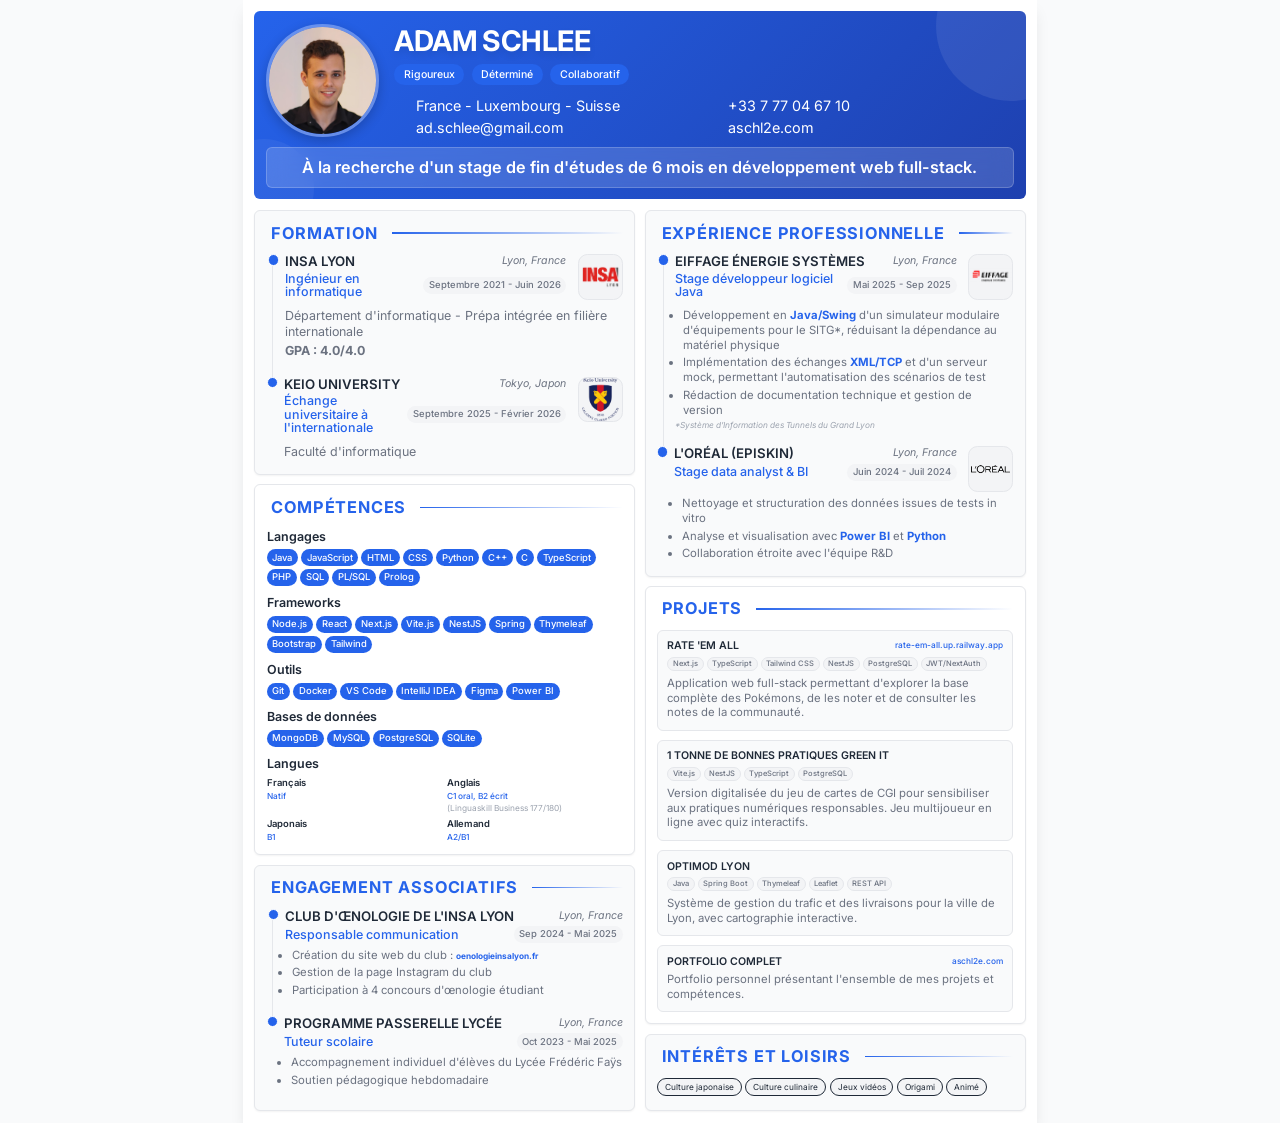
==== cv.html @ 985bcd6d "V1.8" ====
<!DOCTYPE html>
<html lang="fr">
    <head>
        <meta charset="UTF-8">
        <meta name="viewport" content="width=device-width, initial-scale=1.0">
        <title>CV - Adam Schlee</title>
        <link rel="stylesheet" href="css/cv.css">
        <link
            href="https://fonts.googleapis.com/css2?family=Inter:wght@300;400;500;600;700&display=swap"
            rel="stylesheet">
        <link rel="stylesheet"
            href="https://unicons.iconscout.com/release/v4.0.8/css/line.css">
    </head>
    <body>
        <div class="cv-container">
            <!-- Header Section -->
            <header class="cv-header">
                <div class="profile-section">
                    <div class="profile-image">
                        <img src="assets/cv/me.jpg"
                            alt="Photo de profil Adam Schlee">
                    </div>
                    <div class="profile-info">
                        <h1 class="name">ADAM SCHLEE</h1>
                        <div class="personality-traits">
                            <span class="trait">Rigoureux</span>
                            <span class="trait">Déterminé</span>
                            <span class="trait">Collaboratif</span>
                        </div>
                        <div class="contact-info">
                            <div class="contact-item">
                                <i class="uil uil-map-marker"></i>
                                <span>France - Luxembourg - Suisse</span>
                            </div>
                            <div class="contact-item">
                                <i class="uil uil-phone"></i>
                                <span>+33 7 77 04 67 10</span>
                            </div>
                            <div class="contact-item">
                                <i class="uil uil-envelope"></i>
                                <span>ad.schlee@gmail.com</span>
                            </div>
                            <div class="contact-item">
                                <i class="uil uil-globe"></i>
                                <a href="https://aschl2e.com" target="_blank"
                                    class="website-link">aschl2e.com</a>
                            </div>
                        </div>
                    </div>
                </div>
                <div class="objective">
                    <h2>À la recherche d'un stage de fin d'études de 6 mois en
                        développement web full-stack.</h2>
                </div>
            </header>

            <!-- Main Content -->
            <main class="cv-main">
                <!-- Left Column -->
                <div class="cv-left">
                    <!-- Formation Section -->
                    <section class="cv-section">
                        <h3 class="section-title">
                            <i class="uil uil-graduation-cap"></i>
                            FORMATION
                        </h3>
                        <div class="timeline">
                            <div class="timeline-item">
                                <div class="timeline-header-container">
                                    <div class="timeline-content-header">
                                        <div class="timeline-header">
                                            <h4>INSA LYON</h4>
                                            <span class="location">Lyon,
                                                France</span>
                                        </div>
                                        <div class="timeline-meta">
                                            <span class="degree">Ingénieur en
                                                informatique</span>
                                            <span class="period">Septembre 2021
                                                - Juin 2026</span>
                                        </div>
                                    </div>
                                    <div class="timeline-logo">
                                        <img src="assets/cv/insa-lyon-logo.png"
                                            alt="Logo INSA Lyon">
                                    </div>
                                </div>
                                <div class="timeline-details">
                                    <p>Département d'informatique - Prépa
                                        intégrée en filière internationale</p>
                                    <p><strong>GPA : 4.0/4.0</strong></p>
                                </div>
                            </div>
                            <div class="timeline-item">
                                <div class="timeline-header-container">
                                    <div class="timeline-content-header">
                                        <div class="timeline-header">
                                            <h4>KEIO UNIVERSITY</h4>
                                            <span class="location">Tokyo,
                                                Japon</span>
                                        </div>
                                        <div class="timeline-meta">
                                            <span class="degree">Échange
                                                universitaire à
                                                l'internationale</span>
                                            <span class="period">Septembre 2025
                                                - Février 2026</span>
                                        </div>
                                    </div>
                                    <div class="timeline-logo">
                                        <img src="assets/cv/keio-logo.png"
                                            alt="Logo Keio University">
                                    </div>
                                </div>
                                <div class="timeline-details">
                                    <p>Faculté d'informatique</p>
                                </div>
                            </div>
                        </div>
                    </section>

                    <!-- Compétences Section -->
                    <section class="cv-section">
                        <h3 class="section-title">
                            <i class="uil uil-code-branch"></i>
                            COMPÉTENCES
                        </h3>
                        <div class="skills-grid">
                            <div class="skill-category">
                                <h4>Langages</h4>
                                <div class="skill-tags">
                                    <span class="skill-tag">Java</span>
                                    <span class="skill-tag">JavaScript</span>
                                    <span class="skill-tag">HTML</span>
                                    <span class="skill-tag">CSS</span>
                                    <span class="skill-tag">Python</span>
                                    <span class="skill-tag">C++</span>
                                    <span class="skill-tag">C</span>
                                    <span class="skill-tag">TypeScript</span>
                                    <span class="skill-tag">PHP</span>
                                    <span class="skill-tag">SQL</span>
                                    <span class="skill-tag">PL/SQL</span>
                                    <span class="skill-tag">Prolog</span>

                                </div>
                            </div>
                            <div class="skill-category">
                                <h4>Frameworks</h4>
                                <div class="skill-tags">
                                    <span class="skill-tag">Node.js</span>
                                    <span class="skill-tag">React</span>
                                    <span class="skill-tag">Next.js</span>
                                    <span class="skill-tag">Vite.js</span>
                                    <span class="skill-tag">NestJS</span>
                                    <span class="skill-tag">Spring</span>
                                    <span class="skill-tag">Thymeleaf</span>
                                    <span class="skill-tag">Bootstrap</span>
                                    <span class="skill-tag">Tailwind</span>
                                </div>
                            </div>
                            <div class="skill-category">
                                <h4>Outils</h4>
                                <div class="skill-tags">
                                    <span class="skill-tag">Git</span>
                                    <span class="skill-tag">Docker</span>
                                    <span class="skill-tag">VS Code</span>
                                    <span class="skill-tag">IntelliJ IDEA</span>
                                    <span class="skill-tag">Figma</span>
                                    <span class="skill-tag">Power BI</span>
                                </div>
                            </div>
                            <div class="skill-category">
                                <h4>Bases de données</h4>
                                <div class="skill-tags">
                                    <span class="skill-tag">MongoDB</span>
                                    <span class="skill-tag">MySQL</span>
                                    <span class="skill-tag">PostgreSQL</span>
                                    <span class="skill-tag">SQLite</span>
                                </div>
                            </div>
                            <div class="skill-category">
                                <h4>Langues</h4>
                                <div class="language-skills">
                                    <div class="language-item">
                                        <span class="language">Français</span>
                                        <span class="level">Natif</span>
                                    </div>
                                    <div class="language-item">
                                        <span class="language">Anglais</span>
                                        <span class="level">C1 oral, B2
                                            écrit</span>
                                        <small>(Linguaskill Business
                                            177/180)</small>
                                    </div>
                                    <div class="language-item">
                                        <span class="language">Japonais</span>
                                        <span class="level">B1</span>
                                    </div>
                                    <div class="language-item">
                                        <span class="language">Allemand</span>
                                        <span class="level">A2/B1</span>
                                    </div>
                                </div>
                            </div>
                        </div>
                    </section>

                    <!-- Engagement Associatifs Section -->
                    <section class="cv-section">
                        <h3 class="section-title">
                            <i class="uil uil-heart"></i>
                            ENGAGEMENT ASSOCIATIFS
                        </h3>
                        <div class="timeline">
                            <div class="timeline-item">
                                <div class="timeline-header">
                                    <h4>CLUB D'ŒNOLOGIE DE L'INSA LYON</h4>
                                    <span class="location">Lyon, France</span>
                                </div>
                                <div class="timeline-meta">
                                    <span class="degree">Responsable
                                        communication</span>
                                    <span class="period">Sep 2024 - Mai
                                        2025</span>
                                </div>
                                <ul class="achievement-list">
                                    <li>Création du site web du club : <a
                                            href="https://oenologieinsalyon.fr"
                                            target="_blank"
                                            class="project-link"><strong>oenologieinsalyon.fr</strong></a></li>
                                    <li>Gestion de la page Instagram du
                                        club</li>
                                    <li>Participation à 4 concours d'œnologie
                                        étudiant</li>
                                </ul>
                            </div>
                            <div class="timeline-item">
                                <div class="timeline-header">
                                    <h4>PROGRAMME PASSERELLE LYCÉE</h4>
                                    <span class="location">Lyon, France</span>
                                </div>
                                <div class="timeline-meta">
                                    <span class="degree">Tuteur scolaire</span>
                                    <span class="period">Oct 2023 - Mai
                                        2025</span>
                                </div>
                                <ul class="achievement-list">
                                    <li>Accompagnement individuel d'élèves du
                                        Lycée Frédéric Faÿs</li>
                                    <li>Soutien pédagogique hebdomadaire</li>
                                </ul>
                            </div>
                        </div>
                    </section>
                </div>

                <!-- Right Column -->
                <div class="cv-right">
                    <!-- Expérience Professionnelle Section -->
                    <section class="cv-section">
                        <h3 class="section-title">
                            <i class="uil uil-briefcase-alt"></i>
                            EXPÉRIENCE PROFESSIONNELLE
                        </h3>
                        <div class="timeline">
                            <div class="timeline-item">
                                <div class="timeline-header-container">
                                    <div class="timeline-content-header">
                                        <div class="timeline-header">
                                            <h4>EIFFAGE ÉNERGIE SYSTÈMES</h4>
                                            <span class="location">Lyon,
                                                France</span>
                                        </div>
                                        <div class="timeline-meta">
                                            <span class="degree">Stage
                                                développeur logiciel Java</span>
                                            <span class="period">Mai 2025 - Sep
                                                2025</span>
                                        </div>
                                    </div>
                                    <div class="timeline-logo">
                                        <img src="assets/cv/eiffage-logo.png"
                                            alt="Logo Eiffage">
                                    </div>
                                </div>
                                <ul class="achievement-list">
                                    <li>Développement en
                                        <strong>Java/Swing</strong> d'un
                                        simulateur modulaire d'équipements pour
                                        le SITG*, réduisant la dépendance au
                                        matériel physique</li>
                                    <li>Implémentation des échanges
                                        <strong>XML/TCP</strong> et d'un serveur
                                        mock, permettant l'automatisation des
                                        scénarios de test</li>
                                    <li>Rédaction de documentation technique et
                                        gestion de version</li>
                                </ul>
                                <p class="note">*Système d'Information des
                                    Tunnels du Grand Lyon</p>
                            </div>
                            <div class="timeline-item">
                                <div class="timeline-header-container">
                                    <div class="timeline-content-header">
                                        <div class="timeline-header">
                                            <h4>L'ORÉAL (EPISKIN)</h4>
                                            <span class="location">Lyon,
                                                France</span>
                                        </div>
                                        <div class="timeline-meta">
                                            <span class="degree">Stage data analyst & BI</span>
                                            <span class="period">Juin 2024 -
                                                Juil 2024</span>
                                        </div>
                                    </div>
                                    <div class="timeline-logo">
                                        <img src="assets/cv/loreal-logo.png"
                                            alt="Logo L'Oréal">
                                    </div>
                                </div>
                                <ul class="achievement-list">
                                    <li>Nettoyage et structuration des données
                                        issues de tests in vitro</li>
                                    <li>Analyse et visualisation avec
                                        <strong>Power BI</strong> et
                                        <strong>Python</strong></li>
                                    <li>Collaboration étroite avec l'équipe
                                        R&D</li>
                                </ul>
                            </div>
                        </div>
                    </section>

                    <!-- Projets Section -->
                    <section class="cv-section">
                        <h3 class="section-title">
                            <i class="uil uil-apps"></i>
                            PROJETS
                        </h3>
                        <div class="projects-grid">
                            <div class="project-item">
                                <div class="project-header">
                                    <h4>RATE 'EM ALL</h4>
                                    <a href="https://rate-em-all.up.railway.app"
                                        class="project-link">rate-em-all.up.railway.app</a>
                                </div>
                                <div class="tech-stack">
                                    <span class="tech-tag">Next.js</span>
                                    <span class="tech-tag">TypeScript</span>
                                    <span class="tech-tag">Tailwind CSS</span>
                                    <span class="tech-tag">NestJS</span>
                                    <span class="tech-tag">PostgreSQL</span>
                                    <span class="tech-tag">JWT/NextAuth</span>
                                </div>
                                <p class="project-description">
                                    Application web full-stack permettant
                                    d'explorer la base complète des Pokémons, de
                                    les noter et de consulter les notes de la
                                    communauté.
                                </p>
                            </div>

                            <div class="project-item">
                                <div class="project-header">
                                    <h4>1 TONNE DE BONNES PRATIQUES GREEN
                                        IT</h4>
                                </div>
                                <div class="tech-stack">
                                    <span class="tech-tag">Vite.js</span>
                                    <span class="tech-tag">NestJS</span>
                                    <span class="tech-tag">TypeScript</span>
                                    <span class="tech-tag">PostgreSQL</span>
                                </div>
                                <p class="project-description">
                                    Version digitalisée du jeu de cartes de CGI
                                    pour sensibiliser aux pratiques numériques
                                    responsables. Jeu multijoueur en ligne avec
                                    quiz interactifs.
                                </p>
                            </div>

                            <div class="project-item">
                                <div class="project-header">
                                    <h4>OPTIMOD LYON</h4>
                                </div>
                                <div class="tech-stack">
                                    <span class="tech-tag">Java</span>
                                    <span class="tech-tag">Spring Boot</span>
                                    <span class="tech-tag">Thymeleaf</span>
                                    <span class="tech-tag">Leaflet</span>
                                    <span class="tech-tag">REST API</span>
                                </div>
                                <p class="project-description">
                                    Système de gestion du trafic et des
                                    livraisons pour la ville de Lyon, avec
                                    cartographie interactive.
                                </p>
                            </div>

                            <div class="project-item">
                                <div class="project-header">
                                    <h4>PORTFOLIO COMPLET</h4>
                                    <a href="https://aschl2e.com"
                                        class="project-link">aschl2e.com</a>
                                </div>
                                <p class="project-description">
                                    Portfolio personnel présentant l'ensemble de
                                    mes projets et compétences.
                                </p>
                            </div>
                        </div>
                    </section>

                    <!-- Intérêts et Loisirs Section -->
                    <section class="cv-section">
                        <h3 class="section-title">
                            <i class="uil uil-star"></i>
                            INTÉRÊTS ET LOISIRS
                        </h3>
                        <div class="interests-tags">
                            <span class="interest-tag">Culture japonaise</span>
                            <span class="interest-tag">Culture culinaire</span>
                            <span class="interest-tag">Jeux vidéos</span>
                            <span class="interest-tag">Origami</span>
                            <span class="interest-tag">Animé</span>
                        </div>
                    </section>

                </div>
            </main>
        </div>
    </body>
</html>
---- css/cv.css ----
/* CV Moderne - Adam Schlee - Format A4 Strict */
@import url('https://fonts.googleapis.com/css2?family=Inter:wght@300;400;500;600;700&display=swap');

/* Reset et variables */
* {
    margin: 0;
    padding: 0;
    box-sizing: border-box;
}

:root {
    --primary-color: #2563eb;
    --secondary-color: #1e40af;
    --accent-color: #3b82f6;
    --text-primary: #1f2937;
    --text-secondary: #6b7280;
    --text-light: #9ca3af;
    --bg-white: #ffffff;
    --bg-gray-50: #f9fafb;
    --bg-gray-100: #f3f4f6;
    --border-color: #e5e7eb;
    --shadow-sm: 0 1px 2px 0 rgba(0, 0, 0, 0.05);
    --shadow-md: 0 4px 6px -1px rgba(0, 0, 0, 0.1);
    --shadow-lg: 0 10px 15px -3px rgba(0, 0, 0, 0.1);
    --border-radius: 6px;
    --transition: all 0.2s ease-in-out;

    /* Variables A4 strictes - Marges minimales */
    --a4-width: 210mm;
    --a4-height: 297mm;
    --a4-margin: 3mm;
    --content-width: calc(var(--a4-width) - 2 * var(--a4-margin));
    --content-height: calc(var(--a4-height) - 2 * var(--a4-margin));
}

body {
    font-family: 'Inter', -apple-system, BlinkMacSystemFont, 'Segoe UI', Roboto, sans-serif;
    line-height: 1.3;
    color: var(--text-primary);
    background: var(--bg-gray-50);
    font-size: 5mm;
    margin: 0;
    padding: 0;
}

/* Container principal - Format A4 strict */
.cv-container {
    min-width: var(--a4-width);
    min-height: var(--a4-height);
    max-width: var(--a4-width);
    margin: 0 auto;
    background: var(--bg-white);
    box-shadow: var(--shadow-lg);
    position: relative;
    overflow: visible;
    padding: var(--a4-margin);
    display: flex;
    flex-direction: column;
}

/* Header - Optimisé pour A4 */
.cv-header {
    background: linear-gradient(135deg, var(--primary-color) 0%, var(--secondary-color) 100%);
    color: white;
    padding: 3mm;
    position: relative;
    overflow: hidden;
    border-radius: var(--border-radius);
    margin-bottom: 3mm;
    flex-shrink: 0;
}

.cv-header::before {
    content: '';
    position: absolute;
    top: 0;
    right: 0;
    width: 150px;
    height: 150px;
    background: rgba(255, 255, 255, 0.08);
    border-radius: 50%;
    transform: translate(40%, -40%);
}

.cv-header::after {
    content: '';
    position: absolute;
    bottom: 0;
    left: 0;
    width: 100px;
    height: 100px;
    background: rgba(255, 255, 255, 0.05);
    border-radius: 50%;
    transform: translate(-40%, 40%);
}

.profile-section {
    display: flex;
    align-items: center;
    gap: 4mm;
    margin-bottom: 2.5mm;
    position: relative;
    z-index: 1;
}

.profile-image {
    width: 30mm;
    height: 30mm;
    border-radius: 50%;
    overflow: hidden;
    border: 1mm solid rgba(255, 255, 255, 0.3);
    box-shadow: 0 1mm 3mm rgba(0, 0, 0, 0.2);
    flex-shrink: 0;
}

.profile-image img {
    width: 100%;
    height: 100%;
    object-fit: cover;
}

.profile-info {
    flex: 1;
}

.name {
    font-size: 7.5mm;
    font-weight: 700;
    margin-bottom: 1.2mm;
    letter-spacing: -0.02em;
    text-shadow: 0 1mm 2mm rgba(0, 0, 0, 0.1);
}

.personality-traits {
    display: flex;
    gap: 2mm;
    margin-bottom: 3mm;
    flex-wrap: wrap;
}

.trait {
    background: var(--primary-color);
    color: white;
    padding: 1mm 2.5mm;
    border-radius: 8mm;
    font-size: 2.8mm;
    font-weight: 500;
    white-space: nowrap;
}

.contact-info {
    display: grid;
    grid-template-columns: repeat(2, 1fr);
    gap: 1mm;
    font-size: 3.8mm;
}

.contact-item {
    display: flex;
    align-items: center;
    gap: 1.2mm;
}

.contact-item i {
    font-size: 4mm;
    opacity: 0.9;
    width: 4.5mm;
    flex-shrink: 0;
}

.website-link {
    color: inherit;
    text-decoration: none;
}

.website-link:hover {
    text-decoration: underline;
}

.objective {
    position: relative;
    z-index: 1;
}

.objective h2 {
    font-size: 4.3mm;
    font-weight: 600;
    text-align: center;
    padding: 2.5mm 4mm;
    background: rgba(255, 255, 255, 0.15);
    border-radius: var(--border-radius);
    backdrop-filter: blur(10px);
    border: 1px solid rgba(255, 255, 255, 0.2);
    line-height: 1.2;
}

/* Main Content - Optimisé A4 */
.cv-main {
    display: grid;
    grid-template-columns: 1fr 1fr;
    gap: 2.5mm;
    flex: 1;
    min-height: 0;
    height: 100%;
}

.cv-left {
    display: flex;
    flex-direction: column;
    gap: 2.5mm;
    height: 100%;
}

.cv-right {
    display: flex;
    flex-direction: column;
    gap: 2.5mm;
    height: 100%;
}

/* Sections - Fonds distincts */
.cv-section {
    background: var(--bg-white);
    border-radius: var(--border-radius);
    border: 1px solid var(--border-color);
    padding: 3mm;
    box-shadow: var(--shadow-sm);
}

.cv-section:nth-child(odd) {
    background: var(--bg-gray-50);
}

/* Dernière section de chaque colonne prend l'espace restant */
.cv-left .cv-section:last-child,
.cv-right .cv-section:last-child {
    flex: 1;
    display: flex;
    flex-direction: column;
}

.cv-left .cv-section:last-child .interests-tags,
.cv-right .cv-section:last-child .projects-grid {
    flex: 1;
    align-content: flex-start;
}

.section-title {
    display: flex;
    align-items: center;
    gap: 1.2mm;
    font-size: 4.3mm;
    font-weight: 700;
    color: var(--primary-color);
    margin-bottom: 2.8mm;
    text-transform: uppercase;
    letter-spacing: 0.05em;
    position: relative;
}

.section-title::after {
    content: '';
    flex: 1;
    height: 0.4mm;
    background: linear-gradient(to right, var(--primary-color), transparent);
    margin-left: 2.5mm;
}

.section-title i {
    font-size: 4.5mm;
}

/* Timeline - Ultra compacte */
.timeline {
    position: relative;
}

.timeline-item {
    position: relative;
    margin-left: 1.5mm;
    padding-left: 3mm;
}

.timeline-item:not(:last-child) {
    border-left: 0.4mm solid var(--border-color);
    padding-bottom: 4mm;
}

.timeline-item::before {
    content: '';
    position: absolute;
    left: -1.5mm;
    top: 0;
    width: 2.5mm;
    height: 2.5mm;
    border-radius: 50%;
    background: var(--primary-color);
    border: 0.4mm solid var(--bg-white);
}

.timeline-header-container {
    display: flex;
    justify-content: space-between;
    align-items: flex-start;
    gap: 3mm;
    margin-bottom: 1.2mm;
}

.timeline-content-header {
    flex: 1;
    min-width: 0;
}

.timeline-logo {
    width: 12mm;
    height: 12mm;
    border-radius: 2.5mm;
    overflow: hidden;
    flex-shrink: 0;
    background: var(--bg-gray-100);
    border: 0.4mm solid var(--border-color);
    display: flex;
    align-items: center;
    justify-content: center;
}

.timeline-logo img {
    width: 100%;
    height: 100%;
    object-fit: contain;
}

.timeline-header {
    display: flex;
    justify-content: space-between;
    align-items: start;
    margin-bottom: 0.8mm;
    gap: 1.5mm;
}

.timeline-header h4 {
    font-size: 3.5mm;
    font-weight: 600;
    color: var(--text-primary);
    line-height: 1.1;
    margin: 0;
}

.location {
    font-size: 2.8mm;
    color: var(--text-secondary);
    font-style: italic;
}

.timeline-meta {
    display: flex;
    justify-content: space-between;
    align-items: center;
    margin-bottom: 1.2mm;
    gap: 1.5mm;
}

.degree {
    font-weight: 500;
    color: var(--primary-color);
    flex: 1;
    font-size: 3.3mm;
    line-height: 1.1;
}

.period {
    font-size: 2.5mm;
    color: var(--text-secondary);
    background: var(--bg-gray-100);
    padding: 0.6mm 1.5mm;
    border-radius: 4mm;
    font-weight: 500;
    white-space: nowrap;
}

.timeline-details {
    color: var(--text-secondary);
    font-size: 3.3mm;
    line-height: 1.3;
}

.timeline-details p {
    margin-bottom: 0.6mm;
}

/* Achievement List - Ultra compacte */
.achievement-list {
    margin-top: 0.8mm;
    margin-left: 2mm;
}

.achievement-list li {
    margin-bottom: 0.8mm;
    color: var(--text-secondary);
    font-size: 3mm;
    line-height: 1.3;
}

.achievement-list li strong {
    color: var(--primary-color);
}

.note {
    font-size: 2.2mm;
    color: var(--text-light);
    font-style: italic;
    margin-top: 0.8mm;
}

/* Skills - Ultra optimisées */
.skills-grid {
    display: flex;
    flex-direction: column;
    gap: 2.5mm;
}

.skill-category h4 {
    font-size: 3.3mm;
    font-weight: 600;
    color: var(--text-primary);
    margin-bottom: 1.2mm;
}

.skill-tags {
    display: flex;
    flex-wrap: wrap;
    gap: 0.8mm;
}

.skill-tag {
    background: var(--primary-color);
    color: white;
    padding: 0.6mm 1.5mm;
    border-radius: 3mm;
    font-size: 2.5mm;
    font-weight: 500;
}

.tech-tag {
    background: var(--bg-gray-100);
    color: var(--text-secondary);
    padding: 0.4mm 1.2mm;
    border-radius: 2.5mm;
    font-size: 2mm;
    font-weight: 500;
    border: 0.4mm solid var(--border-color);
}

.language-skills {
    display: grid;
    grid-template-columns: 1fr 1fr;
    gap: 1.2mm;
}

.language-item {
    display: flex;
    flex-direction: column;
    gap: 0.4mm;
}

.language {
    font-weight: 600;
    color: var(--text-primary);
    font-size: 2.5mm;
}

.level {
    font-size: 2.2mm;
    color: var(--primary-color);
    font-weight: 500;
}

.language-item small {
    font-size: 2.2mm;
    color: var(--text-light);
}

/* Centres d'intérêt - Similaires aux compétences */
.interests-grid {
    display: flex;
    flex-direction: column;
    gap: 2.5mm;
}

.interest-category h4 {
    font-size: 2.8mm;
    font-weight: 600;
    color: var(--text-primary);
    margin-bottom: 1.2mm;
}

.interest-tags {
    display: flex;
    flex-wrap: wrap;
    gap: 0.8mm;
}

.interest-tag {
    background: var(--accent-color);
    color: white;
    padding: 0.6mm 1.5mm;
    border-radius: 3mm;
    font-size: 2.2mm;
    font-weight: 500;
}

/* Projects - Ultra compacts */
.projects-grid {
    display: flex;
    flex-direction: column;
    gap: 2.5mm;
}

.project-item {
    background: var(--bg-gray-50);
    padding: 2.5mm;
    border-radius: var(--border-radius);
    border: 0.4mm solid var(--border-color);
    transition: var(--transition);
    position: relative;
}

.project-item:hover {
    box-shadow: var(--shadow-md);
    transform: translateY(-0.4mm);
}

.project-header {
    display: flex;
    justify-content: space-between;
    align-items: start;
    margin-bottom: 1.2mm;
    gap: 2mm;
}

.project-header h4 {
    font-size: 2.8mm;
    font-weight: 600;
    color: var(--text-primary);
    flex: 1;
    line-height: 1.1;
}

.project-link {
    color: var(--primary-color);
    text-decoration: none;
    font-size: 2.2mm;
    font-weight: 500;
    white-space: nowrap;
}

.project-link:hover {
    text-decoration: underline;
}

.tech-stack {
    display: flex;
    flex-wrap: wrap;
    gap: 0.8mm;
    margin-bottom: 1.2mm;
}

.project-description {
    color: var(--text-secondary);
    font-size: 3mm;
    line-height: 1.3;
}

/* Intérêts et Loisirs - Tags discrets */
.interests-tags {
    display: flex;
    flex-wrap: wrap;
    gap: 1mm;
}

.interest-tag {
    background: var(--bg-gray-100);
    color: var(--text-primary);
    padding: 0.8mm 1.8mm;
    border-radius: 3mm;
    font-size: 2.2mm;
    font-weight: 400;
    border: 0.3mm solid var(--text-primary);
    transition: var(--transition);
}

.interest-tag:hover {
    background: var(--bg-gray-50);
    color: var(--text-primary);
}
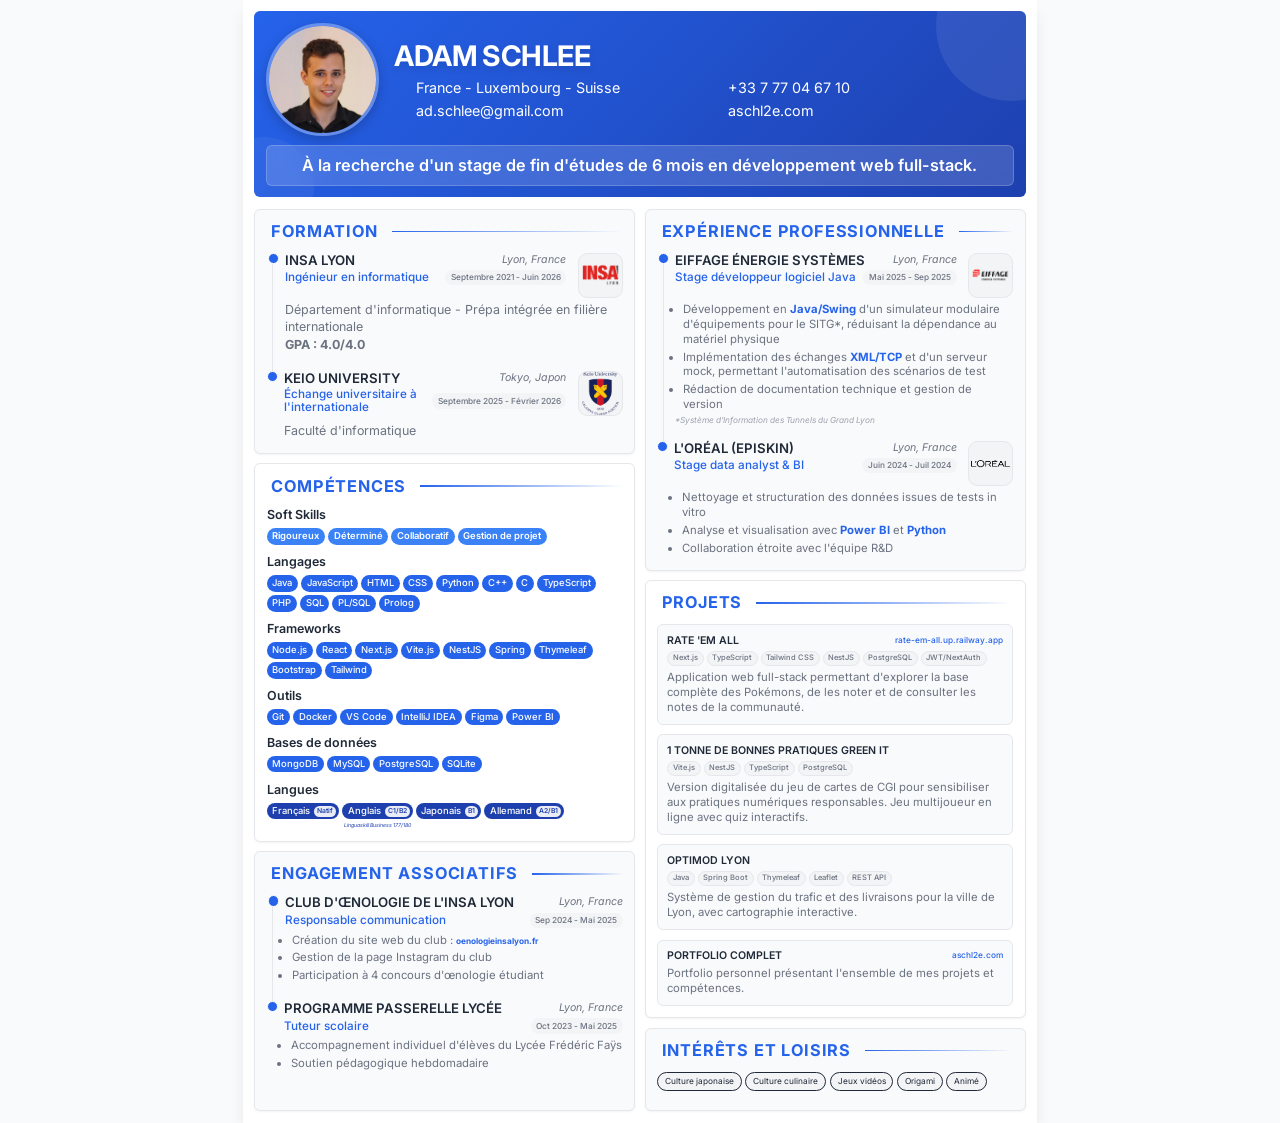
==== commit 3bc820bd: "V1.8.1" ====
--- a/cv.html
+++ b/cv.html
@@ -22,11 +22,6 @@
                     </div>
                     <div class="profile-info">
                         <h1 class="name">ADAM SCHLEE</h1>
-                        <div class="personality-traits">
-                            <span class="trait">Rigoureux</span>
-                            <span class="trait">Déterminé</span>
-                            <span class="trait">Collaboratif</span>
-                        </div>
                         <div class="contact-info">
                             <div class="contact-item">
                                 <i class="uil uil-map-marker"></i>
@@ -126,6 +121,15 @@
                             COMPÉTENCES
                         </h3>
                         <div class="skills-grid">
+                            <div class="skill-category">
+                                <h4>Soft Skills</h4>
+                                <div class="skill-tags">
+                                    <span class="skill-tag soft-skill">Rigoureux</span>
+                                    <span class="skill-tag soft-skill">Déterminé</span>
+                                    <span class="skill-tag soft-skill">Collaboratif</span>
+                                    <span class="skill-tag soft-skill">Gestion de projet</span>
+                                </div>
+                            </div>
                             <div class="skill-category">
                                 <h4>Langages</h4>
                                 <div class="skill-tags">
@@ -182,23 +186,29 @@
                                 <h4>Langues</h4>
                                 <div class="language-skills">
                                     <div class="language-item">
-                                        <span class="language">Français</span>
-                                        <span class="level">Natif</span>
+                                        <div class="language-badge">
+                                            Français
+                                            <span class="level-badge">Natif</span>
+                                        </div>
                                     </div>
                                     <div class="language-item">
-                                        <span class="language">Anglais</span>
-                                        <span class="level">C1 oral, B2
-                                            écrit</span>
-                                        <small>(Linguaskill Business
-                                            177/180)</small>
+                                        <div class="language-badge">
+                                            Anglais
+                                            <span class="level-badge">C1/B2</span>
+                                        </div>
+                                        <div class="language-note">Linguaskill Business 177/180</div>
                                     </div>
                                     <div class="language-item">
-                                        <span class="language">Japonais</span>
-                                        <span class="level">B1</span>
+                                        <div class="language-badge">
+                                            Japonais
+                                            <span class="level-badge">B1</span>
+                                        </div>
                                     </div>
                                     <div class="language-item">
-                                        <span class="language">Allemand</span>
-                                        <span class="level">A2/B1</span>
+                                        <div class="language-badge">
+                                            Allemand
+                                            <span class="level-badge">A2/B1</span>
+                                        </div>
                                     </div>
                                 </div>
                             </div>
--- a/css/cv.css
+++ b/css/cv.css
@@ -132,20 +132,11 @@
 }
 
 .personality-traits {
-    display: flex;
-    gap: 2mm;
-    margin-bottom: 3mm;
-    flex-wrap: wrap;
+    display: none; /* Plus utilisé - gardé pour compatibilité */
 }
 
 .trait {
-    background: var(--primary-color);
-    color: white;
-    padding: 1mm 2.5mm;
-    border-radius: 8mm;
-    font-size: 2.8mm;
-    font-weight: 500;
-    white-space: nowrap;
+    display: none; /* Plus utilisé - gardé pour compatibilité */
 }
 
 .contact-info {
@@ -364,12 +355,12 @@
     font-weight: 500;
     color: var(--primary-color);
     flex: 1;
-    font-size: 3.3mm;
+    font-size: 3.1mm;
     line-height: 1.1;
 }
 
 .period {
-    font-size: 2.5mm;
+    font-size: 2.2mm;
     color: var(--text-secondary);
     background: var(--bg-gray-100);
     padding: 0.6mm 1.5mm;
@@ -439,6 +430,12 @@
     border-radius: 3mm;
     font-size: 2.5mm;
     font-weight: 500;
+}
+
+.skill-tag.soft-skill {
+    background: var(--accent-color);
+    color: white;
+    font-weight: 600;
 }
 
 .tech-tag {
@@ -452,32 +449,47 @@
 }
 
 .language-skills {
-    display: grid;
-    grid-template-columns: 1fr 1fr;
-    gap: 1.2mm;
+    display: flex;
+    flex-wrap: wrap;
+    gap: 0.8mm;
+    align-items: flex-start;
 }
 
 .language-item {
     display: flex;
     flex-direction: column;
-    gap: 0.4mm;
-}
-
-.language {
+    align-items: center;
+    gap: 0.8mm;
+}
+
+.language-badge {
+    background: var(--secondary-color);
+    color: white;
+    padding: 0.6mm 0.8mm 0.6mm 1.5mm;
+    border-radius: 3mm;
+    font-size: 2.5mm;
+    font-weight: 500;
+    position: relative;
+    display: flex;
+    align-items: center;
+    gap: 1mm;
+}
+
+.level-badge {
+    background: rgba(255, 255, 255, 0.9);
+    color: var(--secondary-color);
+    padding: 0.3mm 0.8mm;
+    border-radius: 2mm;
+    font-size: 1.8mm;
     font-weight: 600;
-    color: var(--text-primary);
-    font-size: 2.5mm;
-}
-
-.level {
-    font-size: 2.2mm;
-    color: var(--primary-color);
-    font-weight: 500;
-}
-
-.language-item small {
-    font-size: 2.2mm;
-    color: var(--text-light);
+    white-space: nowrap;
+}
+
+.language-note {
+    font-size: 1.4mm;
+    color: var(--secondary-color);
+    text-align: center;
+    font-style: italic;
 }
 
 /* Centres d'intérêt - Similaires aux compétences */
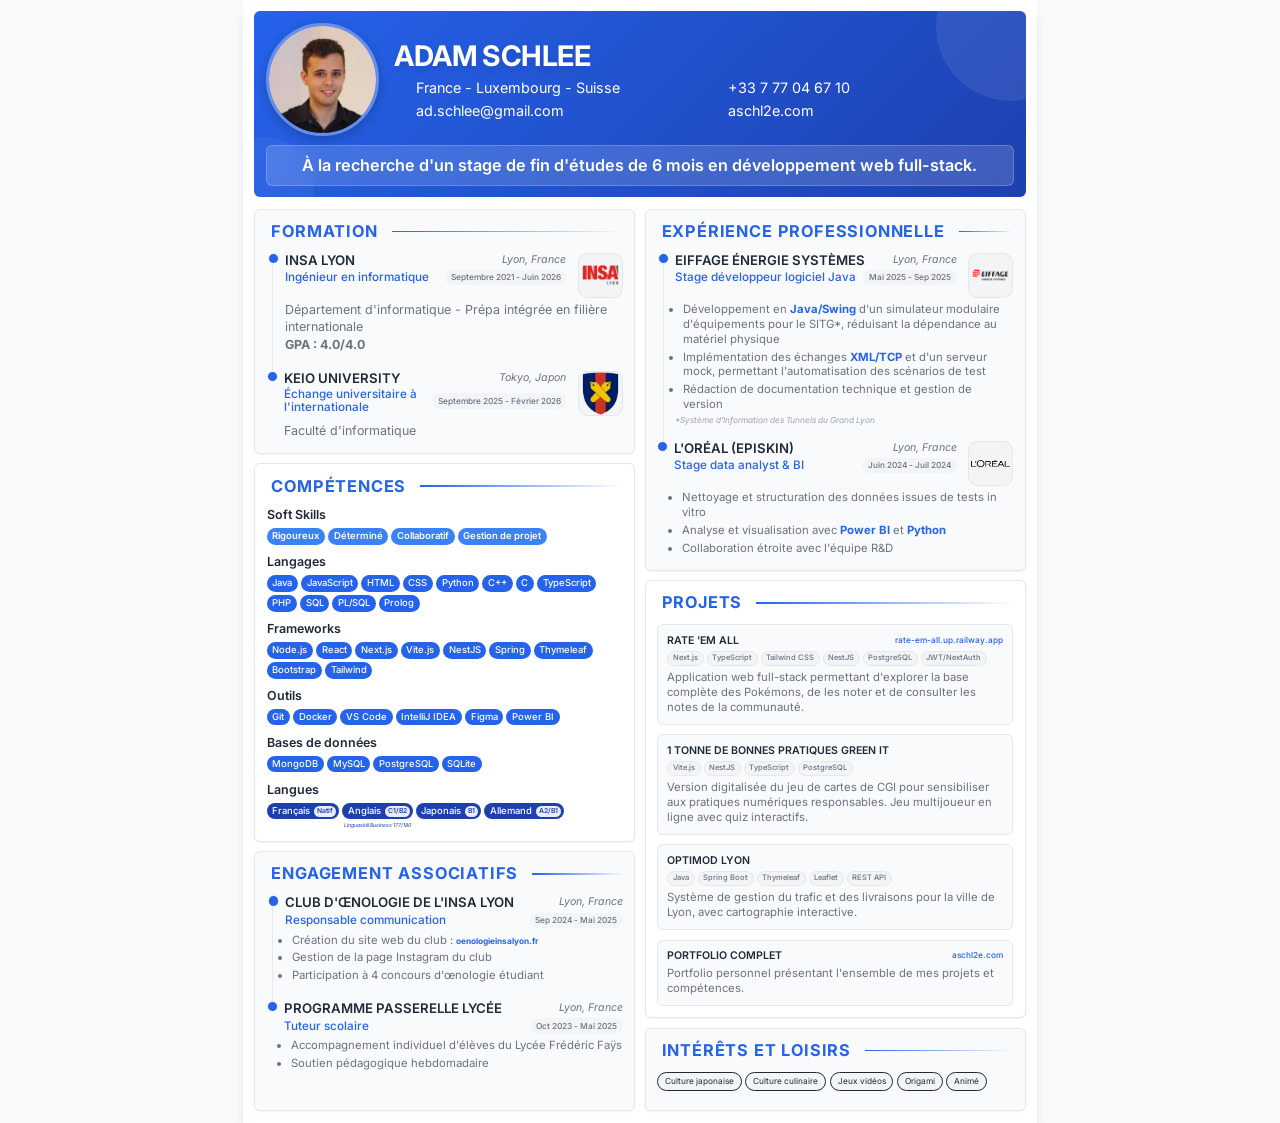
==== commit 77c66492: "V1.9" ====
--- a/cv.html
+++ b/cv.html
@@ -4,7 +4,14 @@
         <meta charset="UTF-8">
         <meta name="viewport" content="width=device-width, initial-scale=1.0">
         <title>CV - Adam Schlee</title>
+
+        <!-- Favicon -->
+        <link rel="icon" type="image/x-icon" href="assets/icons/favicon.ico">
+
+        <!-- CSS -->
         <link rel="stylesheet" href="css/cv.css">
+
+        <!-- Polices Google Fonts -->
         <link
             href="https://fonts.googleapis.com/css2?family=Inter:wght@300;400;500;600;700&display=swap"
             rel="stylesheet">
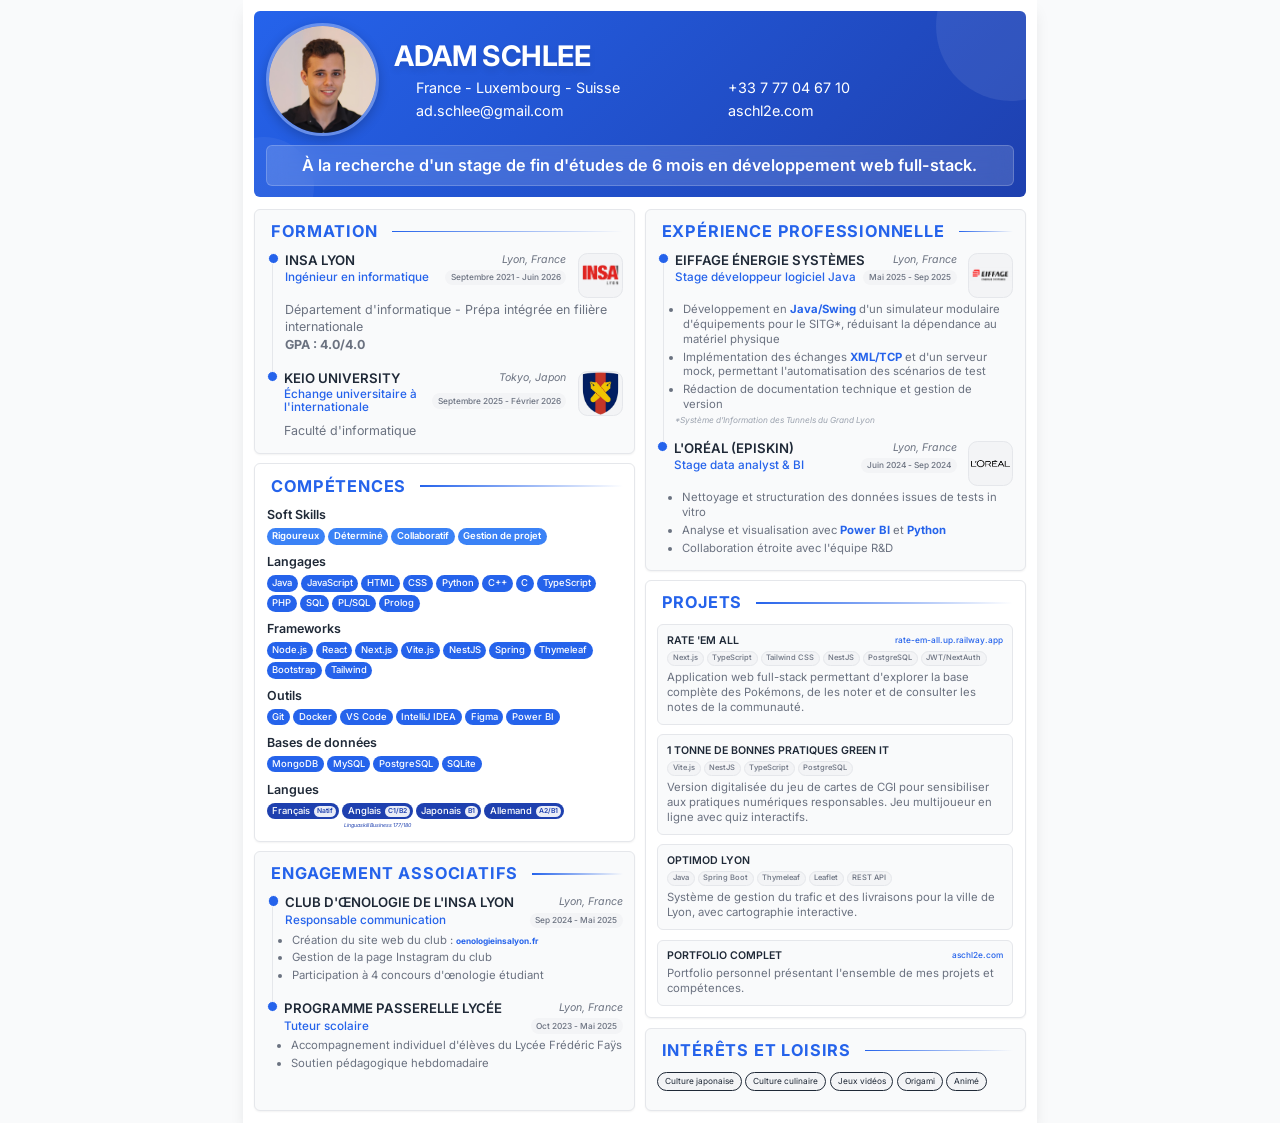
==== commit ed3c8ffe: "V1.9.1" ====
--- a/cv.html
+++ b/cv.html
@@ -327,7 +327,7 @@
                                         <div class="timeline-meta">
                                             <span class="degree">Stage data analyst & BI</span>
                                             <span class="period">Juin 2024 -
-                                                Juil 2024</span>
+                                                Sep 2024</span>
                                         </div>
                                     </div>
                                     <div class="timeline-logo">
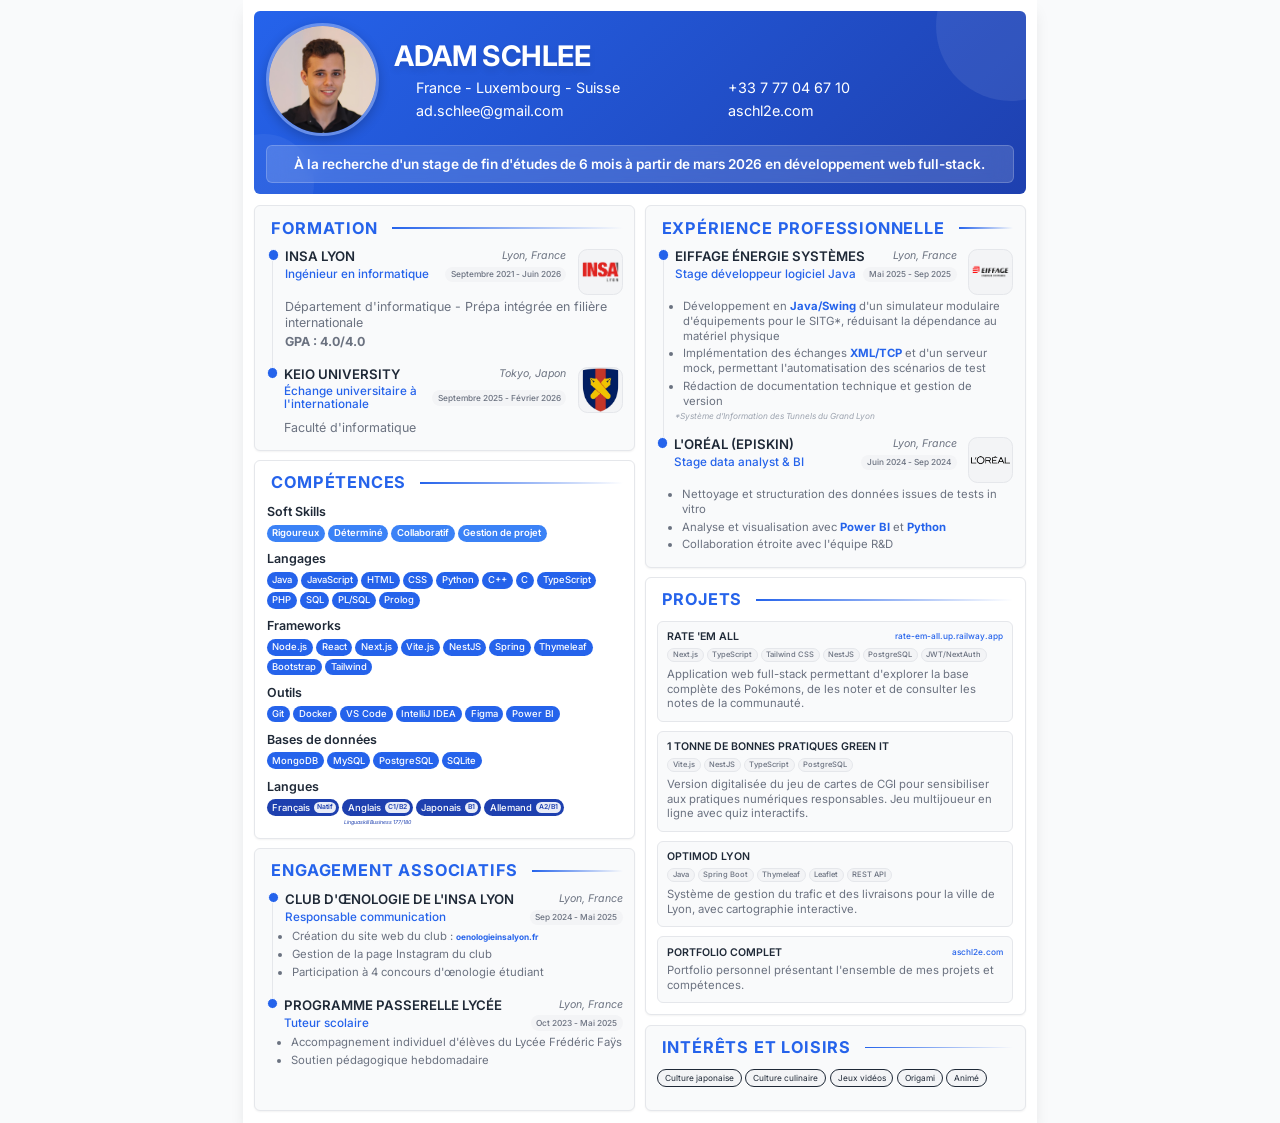
==== commit 163e17f6: "V1.9.2" ====
--- a/cv.html
+++ b/cv.html
@@ -51,7 +51,7 @@
                     </div>
                 </div>
                 <div class="objective">
-                    <h2>À la recherche d'un stage de fin d'études de 6 mois en
+                    <h2>À la recherche d'un stage de fin d'études de 6 mois à partir de mars 2026 en
                         développement web full-stack.</h2>
                 </div>
             </header>
--- a/css/cv.css
+++ b/css/cv.css
@@ -174,7 +174,7 @@
 }
 
 .objective h2 {
-    font-size: 4.3mm;
+    font-size: 3.6mm;
     font-weight: 600;
     text-align: center;
     padding: 2.5mm 4mm;
@@ -604,4 +604,390 @@
 .interest-tag:hover {
     background: var(--bg-gray-50);
     color: var(--text-primary);
+}
+
+/* Styles pour la page de recommandations */
+.recommendations-title {
+    background: linear-gradient(135deg, var(--primary-color) 0%, var(--secondary-color) 100%);
+    color: white;
+    text-align: center;
+    padding: 4mm 0;
+    margin-bottom: 4mm;
+    border-radius: var(--border-radius);
+    position: relative;
+    overflow: hidden;
+}
+
+.recommendations-title::before {
+    content: '';
+    position: absolute;
+    top: 0;
+    right: 0;
+    width: 80px;
+    height: 80px;
+    background: rgba(255, 255, 255, 0.08);
+    border-radius: 50%;
+    transform: translate(30%, -30%);
+}
+
+.recommendations-title::after {
+    content: '';
+    position: absolute;
+    bottom: 0;
+    left: 0;
+    width: 60px;
+    height: 60px;
+    background: rgba(255, 255, 255, 0.05);
+    border-radius: 50%;
+    transform: translate(-30%, 30%);
+}
+
+.recommendations-title h1 {
+    font-size: 6mm;
+    font-weight: 700;
+    color: white;
+    margin: 0;
+    text-transform: uppercase;
+    letter-spacing: 0.05em;
+    position: relative;
+    z-index: 1;
+    text-shadow: 0 1mm 2mm rgba(0, 0, 0, 0.1);
+}
+
+.recommendations-main {
+    display: flex;
+    flex-direction: column;
+    gap: 4mm;
+    padding: 0;
+    flex: 1;
+    min-height: 0;
+    height: 100%;
+}
+
+.recommendation-section {
+    width: 100%;
+    flex: 1;
+    display: flex;
+    flex-direction: column;
+    min-height: 0;
+}
+
+.recommendation-card {
+    background: var(--bg-white);
+    border-radius: var(--border-radius);
+    border: 1px solid var(--border-color);
+    box-shadow: var(--shadow-md);
+    overflow: hidden;
+    flex: 1;
+    display: flex;
+    flex-direction: column;
+    height: 100%;
+    min-height: 0;
+}
+
+.recommendation-header {
+    background: linear-gradient(135deg, var(--bg-gray-50) 0%, var(--bg-gray-100) 100%);
+    padding: 3mm;
+    border-bottom: 1px solid var(--border-color);
+    flex-shrink: 0;
+}
+
+.recommender-info {
+    display: flex;
+    justify-content: space-between;
+    align-items: flex-start;
+    gap: 3mm;
+}
+
+.recommender-details {
+    flex: 1;
+}
+
+.recommender-name {
+    font-size: 4mm;
+    font-weight: 700;
+    color: var(--text-primary);
+    margin-bottom: 0.8mm;
+}
+
+.recommender-title {
+    font-size: 3mm;
+    font-weight: 600;
+    color: var(--primary-color);
+    margin-bottom: 0.5mm;
+    line-height: 1.2;
+}
+
+.recommender-department {
+    font-size: 2.8mm;
+    color: var(--text-secondary);
+    margin-bottom: 0.8mm;
+    font-style: italic;
+}
+
+.recommender-context {
+    font-size: 2.5mm;
+    color: var(--text-secondary);
+    background: var(--bg-white);
+    padding: 0.8mm 1.5mm;
+    border-radius: 3mm;
+    border: 1px solid var(--border-color);
+    display: inline-block;
+}
+
+.company-logo {
+    width: 15mm;
+    height: 15mm;
+    border-radius: 3mm;
+    overflow: hidden;
+    flex-shrink: 0;
+    background: var(--bg-white);
+    border: 1px solid var(--border-color);
+    display: flex;
+    align-items: center;
+    justify-content: center;
+    box-shadow: var(--shadow-sm);
+}
+
+.company-logo img {
+    width: 100%;
+    height: 100%;
+    object-fit: contain;
+}
+
+.recommendation-content {
+    padding: 4mm;
+    position: relative;
+    flex: 1;
+    display: flex;
+    flex-direction: column;
+}
+
+.quote-icon {
+    position: absolute;
+    top: 2mm;
+    left: 2mm;
+    font-size: 8mm;
+    color: var(--primary-color);
+    opacity: 0.3;
+    z-index: 1;
+}
+
+.recommendation-text {
+    font-size: 3.2mm;
+    line-height: 1.5;
+    color: var(--text-secondary);
+    margin: 0;
+    padding-left: 6mm;
+    position: relative;
+    z-index: 2;
+    font-style: italic;
+    flex: 1;
+}
+
+.recommendation-footer {
+    margin-top: auto;
+    padding-top: 2mm;
+    border-top: 1px solid var(--border-color);
+    text-align: right;
+    flex-shrink: 0;
+}
+
+.linkedin-link {
+    display: inline-flex;
+    align-items: center;
+    gap: 1mm;
+    color: var(--primary-color);
+    text-decoration: none;
+    font-size: 2.5mm;
+    font-weight: 500;
+    transition: var(--transition);
+}
+
+.linkedin-link:hover {
+    color: var(--secondary-color);
+    text-decoration: underline;
+}
+
+.linkedin-link i {
+    font-size: 3mm;
+}
+
+.recommendations-footer {
+    margin-top: 4mm;
+    padding: 4mm;
+    background: var(--bg-gray-50);
+    border-radius: var(--border-radius);
+    border: 1px solid var(--border-color);
+    text-align: center;
+}
+
+.footer-note {
+    font-size: 2.8mm;
+    color: var(--text-secondary);
+    margin-bottom: 3mm;
+    font-style: italic;
+}
+
+.contact-cta p {
+    font-size: 3mm;
+    color: var(--text-primary);
+    margin-bottom: 2mm;
+    font-weight: 500;
+}
+
+.cta-contact {
+    display: flex;
+    justify-content: center;
+    gap: 3mm;
+    flex-wrap: wrap;
+}
+
+.contact-btn {
+    display: inline-flex;
+    align-items: center;
+    gap: 1mm;
+    background: var(--primary-color);
+    color: white;
+    text-decoration: none;
+    padding: 1.5mm 3mm;
+    border-radius: 4mm;
+    font-size: 2.5mm;
+    font-weight: 500;
+    transition: var(--transition);
+}
+
+.contact-btn:hover {
+    background: var(--secondary-color);
+    transform: translateY(-0.5mm);
+    box-shadow: var(--shadow-md);
+}
+
+.contact-btn i {
+    font-size: 3mm;
+}
+
+/* Styles pour la lettre de motivation */
+.motivation-main {
+    grid-template-columns: 1fr;
+    padding: 0;
+    max-width: 100%;
+}
+
+.motivation-letter {
+    background: var(--bg-white);
+    padding: 8mm;
+    border-radius: var(--border-radius);
+    box-shadow: var(--shadow-sm);
+    font-size: 3.5mm;
+    line-height: 1.5;
+    height: 100%;
+    display: flex;
+    flex-direction: column;
+    justify-content: space-between;
+}
+
+.letter-header {
+    display: flex;
+    justify-content: space-between;
+    margin-bottom: 8mm;
+    gap: 10mm;
+}
+
+.sender-info, .recipient-info {
+    flex: 1;
+}
+
+.recipient-info {
+    text-align: right;
+}
+
+.sender-info h3, .recipient-info h3 {
+    font-size: 4mm;
+    font-weight: 600;
+    color: var(--primary-color);
+    margin-bottom: 2mm;
+}
+
+.sender-info p, .recipient-info p {
+    font-size: 3.2mm;
+    color: var(--text-secondary);
+    margin-bottom: 0.8mm;
+    line-height: 1.3;
+}
+
+.letter-meta {
+    margin-bottom: 6mm;
+    text-align: right;
+}
+
+.letter-date {
+    font-size: 3.2mm;
+    color: var(--text-secondary);
+    margin-bottom: 4mm;
+    font-style: italic;
+}
+
+.letter-object {
+    font-size: 3.5mm;
+    color: var(--text-primary);
+    font-weight: 500;
+    text-align: left;
+    margin-bottom: 6mm;
+}
+
+.letter-body {
+    flex: 1;
+    display: flex;
+    flex-direction: column;
+    gap: 4mm;
+}
+
+.letter-greeting {
+    font-size: 3.8mm;
+    font-weight: 500;
+    color: var(--text-primary);
+    margin-bottom: 2mm;
+}
+
+.letter-paragraph {
+    font-size: 3.5mm;
+    color: var(--text-primary);
+    line-height: 1.6;
+    text-align: justify;
+    margin-bottom: 0;
+}
+
+.letter-paragraph strong {
+    color: var(--primary-color);
+    font-weight: 600;
+}
+
+.letter-closing {
+    font-size: 3.5mm;
+    color: var(--text-primary);
+    line-height: 1.6;
+    text-align: justify;
+    margin-top: 2mm;
+}
+
+.letter-signature {
+    margin-top: 4mm;
+    text-align: right;
+    display: flex;
+    flex-direction: column;
+    align-items: flex-end;
+}
+
+.letter-signature p {
+    font-size: 4mm;
+    font-weight: 600;
+    color: var(--primary-color);
+    margin: 0;
+}
+
+.signature-image {
+    max-width: 25mm;
+    max-height: 15mm;
+    object-fit: contain;
 }
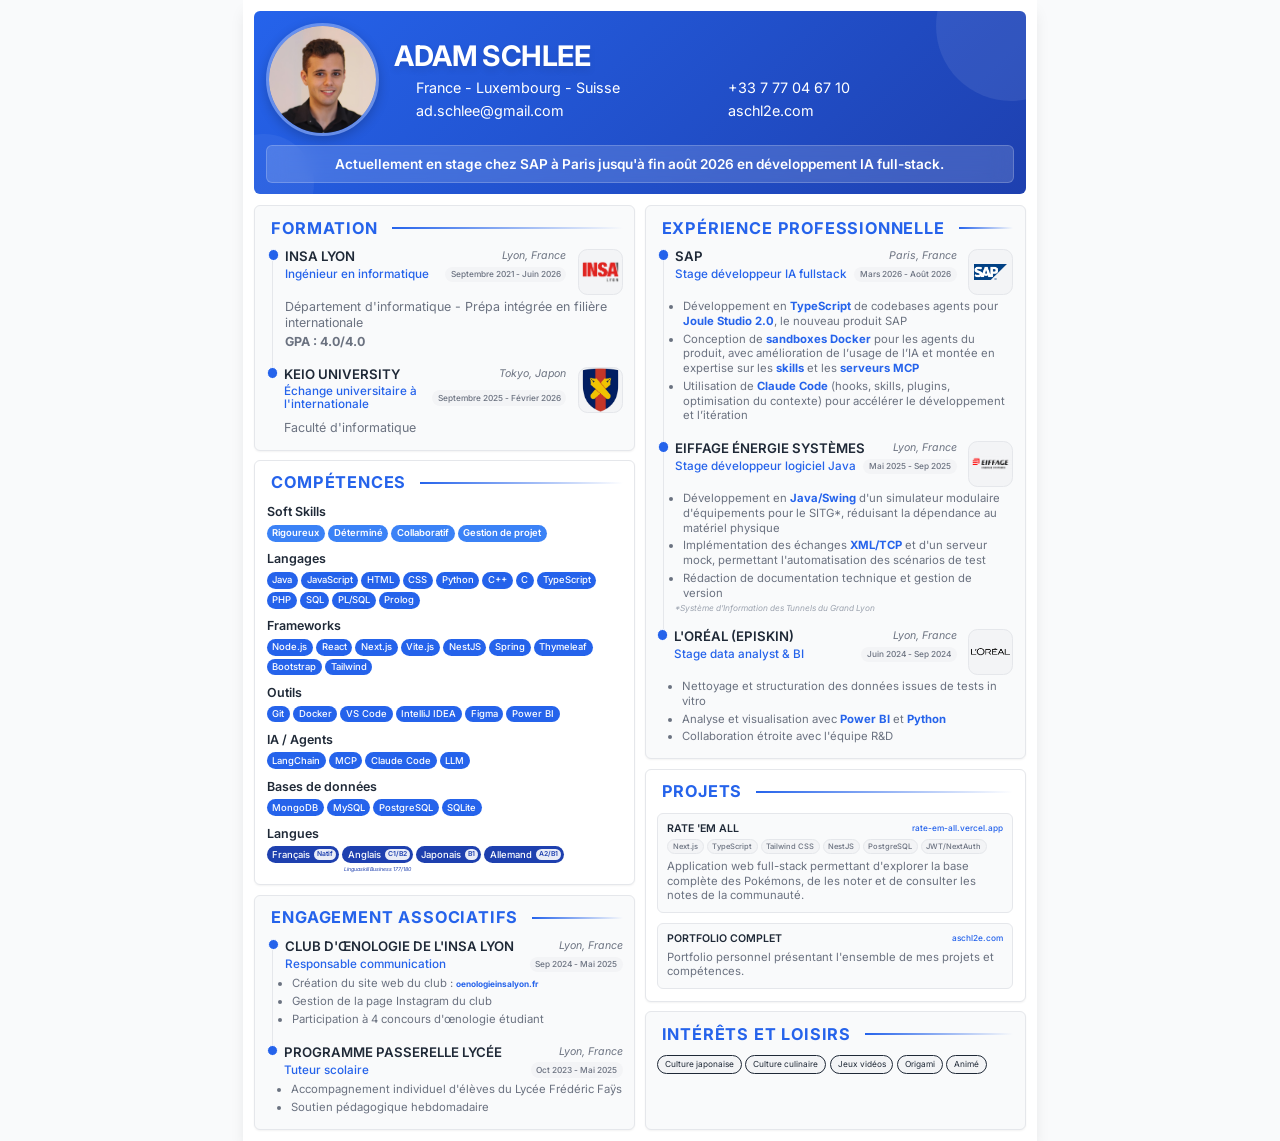
==== commit c6ee5842: "V2.0 - Ajout stage SAP" ====
--- a/cv.html
+++ b/cv.html
@@ -51,8 +51,7 @@
                     </div>
                 </div>
                 <div class="objective">
-                    <h2>À la recherche d'un stage de fin d'études de 6 mois à partir de mars 2026 en
-                        développement web full-stack.</h2>
+                    <h2>Actuellement en stage chez SAP à Paris jusqu'à fin août 2026 en développement IA full-stack.</h2>
                 </div>
             </header>
 
@@ -181,6 +180,16 @@
                                 </div>
                             </div>
                             <div class="skill-category">
+                                <h4>IA / Agents</h4>
+                                <div class="skill-tags">
+                                    <span class="skill-tag">LangChain</span>
+                                    <span class="skill-tag">MCP</span>
+                                    <span class="skill-tag">Claude Code</span>
+                                    <span class="skill-tag">LLM</span>
+                                    
+                                </div>
+                            </div>
+                            <div class="skill-category">
                                 <h4>Bases de données</h4>
                                 <div class="skill-tags">
                                     <span class="skill-tag">MongoDB</span>
@@ -280,6 +289,31 @@
                             EXPÉRIENCE PROFESSIONNELLE
                         </h3>
                         <div class="timeline">
+                            <div class="timeline-item">
+                                <div class="timeline-header-container">
+                                    <div class="timeline-content-header">
+                                        <div class="timeline-header">
+                                            <h4>SAP</h4>
+                                            <span class="location">Paris,
+                                                France</span>
+                                        </div>
+                                        <div class="timeline-meta">
+                                            <span class="degree">Stage développeur IA fullstack</span>
+                                            <span class="period">Mars 2026 - Août 2026</span>
+                                        </div>
+                                    </div>
+                                    <div class="timeline-logo">
+                                        <img src="assets/cv/sap.png"
+                                            style="padding: 0.35rem; box-sizing: border-box;"
+                                            alt="Logo SAP">
+                                    </div>
+                                </div>
+                                <ul class="achievement-list">
+                                    <li>Développement en <strong>TypeScript</strong> de codebases agents pour <strong>Joule Studio 2.0</strong>, le nouveau produit SAP</li>
+                                    <li>Conception de <strong>sandboxes Docker</strong> pour les agents du produit, avec amélioration de l’usage de l’IA et montée en expertise sur les <strong>skills</strong> et les <strong>serveurs MCP</strong></li>
+                                    <li>Utilisation de <strong>Claude Code</strong> (hooks, skills, plugins, optimisation du contexte) pour accélérer le développement et l’itération</li>
+                                </ul>
+                            </div>
                             <div class="timeline-item">
                                 <div class="timeline-header-container">
                                     <div class="timeline-content-header">
@@ -326,8 +360,8 @@
                                         </div>
                                         <div class="timeline-meta">
                                             <span class="degree">Stage data analyst & BI</span>
-                                            <span class="period">Juin 2024 -
-                                                Sep 2024</span>
+                                            <span class="period">Juin 2024 - Sep
+                                                2024</span>
                                         </div>
                                     </div>
                                     <div class="timeline-logo">
@@ -347,7 +381,6 @@
                             </div>
                         </div>
                     </section>
-
                     <!-- Projets Section -->
                     <section class="cv-section">
                         <h3 class="section-title">
@@ -358,8 +391,8 @@
                             <div class="project-item">
                                 <div class="project-header">
                                     <h4>RATE 'EM ALL</h4>
-                                    <a href="https://rate-em-all.up.railway.app"
-                                        class="project-link">rate-em-all.up.railway.app</a>
+                                    <a href="https://rate-em-all.vercel.app"
+                                        class="project-link">rate-em-all.vercel.app</a>
                                 </div>
                                 <div class="tech-stack">
                                     <span class="tech-tag">Next.js</span>
@@ -379,43 +412,6 @@
 
                             <div class="project-item">
                                 <div class="project-header">
-                                    <h4>1 TONNE DE BONNES PRATIQUES GREEN
-                                        IT</h4>
-                                </div>
-                                <div class="tech-stack">
-                                    <span class="tech-tag">Vite.js</span>
-                                    <span class="tech-tag">NestJS</span>
-                                    <span class="tech-tag">TypeScript</span>
-                                    <span class="tech-tag">PostgreSQL</span>
-                                </div>
-                                <p class="project-description">
-                                    Version digitalisée du jeu de cartes de CGI
-                                    pour sensibiliser aux pratiques numériques
-                                    responsables. Jeu multijoueur en ligne avec
-                                    quiz interactifs.
-                                </p>
-                            </div>
-
-                            <div class="project-item">
-                                <div class="project-header">
-                                    <h4>OPTIMOD LYON</h4>
-                                </div>
-                                <div class="tech-stack">
-                                    <span class="tech-tag">Java</span>
-                                    <span class="tech-tag">Spring Boot</span>
-                                    <span class="tech-tag">Thymeleaf</span>
-                                    <span class="tech-tag">Leaflet</span>
-                                    <span class="tech-tag">REST API</span>
-                                </div>
-                                <p class="project-description">
-                                    Système de gestion du trafic et des
-                                    livraisons pour la ville de Lyon, avec
-                                    cartographie interactive.
-                                </p>
-                            </div>
-
-                            <div class="project-item">
-                                <div class="project-header">
                                     <h4>PORTFOLIO COMPLET</h4>
                                     <a href="https://aschl2e.com"
                                         class="project-link">aschl2e.com</a>
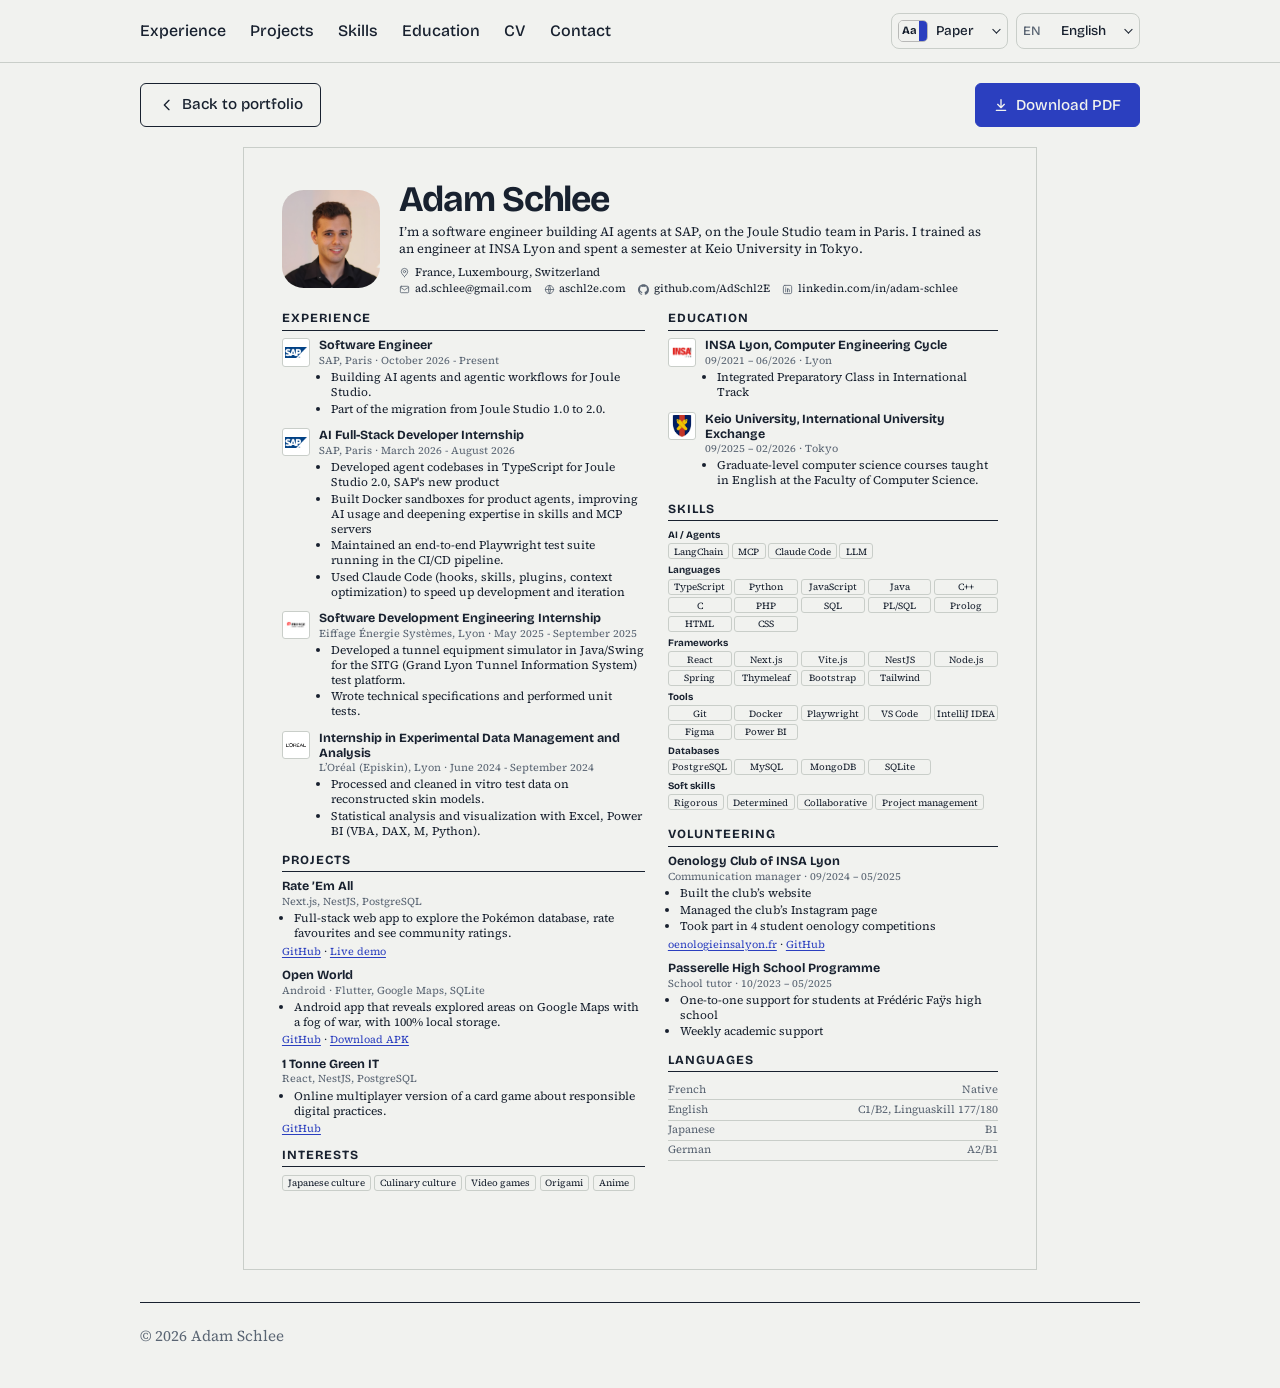
==== commit 05017857: "V3.0 - Refonte du portfolio (design, thèmes, i18n, CV A4, page projets)" ====
--- a/cv.html
+++ b/cv.html
@@ -1,446 +1,2 @@
 <!DOCTYPE html>
-<html lang="fr">
-    <head>
-        <meta charset="UTF-8">
-        <meta name="viewport" content="width=device-width, initial-scale=1.0">
-        <title>CV - Adam Schlee</title>
-
-        <!-- Favicon -->
-        <link rel="icon" type="image/x-icon" href="assets/icons/favicon.ico">
-
-        <!-- CSS -->
-        <link rel="stylesheet" href="css/cv.css">
-
-        <!-- Polices Google Fonts -->
-        <link
-            href="https://fonts.googleapis.com/css2?family=Inter:wght@300;400;500;600;700&display=swap"
-            rel="stylesheet">
-        <link rel="stylesheet"
-            href="https://unicons.iconscout.com/release/v4.0.8/css/line.css">
-    </head>
-    <body>
-        <div class="cv-container">
-            <!-- Header Section -->
-            <header class="cv-header">
-                <div class="profile-section">
-                    <div class="profile-image">
-                        <img src="assets/cv/me.jpg"
-                            alt="Photo de profil Adam Schlee">
-                    </div>
-                    <div class="profile-info">
-                        <h1 class="name">ADAM SCHLEE</h1>
-                        <div class="contact-info">
-                            <div class="contact-item">
-                                <i class="uil uil-map-marker"></i>
-                                <span>France - Luxembourg - Suisse</span>
-                            </div>
-                            <div class="contact-item">
-                                <i class="uil uil-phone"></i>
-                                <span>+33 7 77 04 67 10</span>
-                            </div>
-                            <div class="contact-item">
-                                <i class="uil uil-envelope"></i>
-                                <span>ad.schlee@gmail.com</span>
-                            </div>
-                            <div class="contact-item">
-                                <i class="uil uil-globe"></i>
-                                <a href="https://aschl2e.com" target="_blank"
-                                    class="website-link">aschl2e.com</a>
-                            </div>
-                        </div>
-                    </div>
-                </div>
-                <div class="objective">
-                    <h2>Actuellement en stage chez SAP à Paris jusqu'à fin août 2026 en développement IA full-stack.</h2>
-                </div>
-            </header>
-
-            <!-- Main Content -->
-            <main class="cv-main">
-                <!-- Left Column -->
-                <div class="cv-left">
-                    <!-- Formation Section -->
-                    <section class="cv-section">
-                        <h3 class="section-title">
-                            <i class="uil uil-graduation-cap"></i>
-                            FORMATION
-                        </h3>
-                        <div class="timeline">
-                            <div class="timeline-item">
-                                <div class="timeline-header-container">
-                                    <div class="timeline-content-header">
-                                        <div class="timeline-header">
-                                            <h4>INSA LYON</h4>
-                                            <span class="location">Lyon,
-                                                France</span>
-                                        </div>
-                                        <div class="timeline-meta">
-                                            <span class="degree">Ingénieur en
-                                                informatique</span>
-                                            <span class="period">Septembre 2021
-                                                - Juin 2026</span>
-                                        </div>
-                                    </div>
-                                    <div class="timeline-logo">
-                                        <img src="assets/cv/insa-lyon-logo.png"
-                                            alt="Logo INSA Lyon">
-                                    </div>
-                                </div>
-                                <div class="timeline-details">
-                                    <p>Département d'informatique - Prépa
-                                        intégrée en filière internationale</p>
-                                    <p><strong>GPA : 4.0/4.0</strong></p>
-                                </div>
-                            </div>
-                            <div class="timeline-item">
-                                <div class="timeline-header-container">
-                                    <div class="timeline-content-header">
-                                        <div class="timeline-header">
-                                            <h4>KEIO UNIVERSITY</h4>
-                                            <span class="location">Tokyo,
-                                                Japon</span>
-                                        </div>
-                                        <div class="timeline-meta">
-                                            <span class="degree">Échange
-                                                universitaire à
-                                                l'internationale</span>
-                                            <span class="period">Septembre 2025
-                                                - Février 2026</span>
-                                        </div>
-                                    </div>
-                                    <div class="timeline-logo">
-                                        <img src="assets/cv/keio-logo.png"
-                                            alt="Logo Keio University">
-                                    </div>
-                                </div>
-                                <div class="timeline-details">
-                                    <p>Faculté d'informatique</p>
-                                </div>
-                            </div>
-                        </div>
-                    </section>
-
-                    <!-- Compétences Section -->
-                    <section class="cv-section">
-                        <h3 class="section-title">
-                            <i class="uil uil-code-branch"></i>
-                            COMPÉTENCES
-                        </h3>
-                        <div class="skills-grid">
-                            <div class="skill-category">
-                                <h4>Soft Skills</h4>
-                                <div class="skill-tags">
-                                    <span class="skill-tag soft-skill">Rigoureux</span>
-                                    <span class="skill-tag soft-skill">Déterminé</span>
-                                    <span class="skill-tag soft-skill">Collaboratif</span>
-                                    <span class="skill-tag soft-skill">Gestion de projet</span>
-                                </div>
-                            </div>
-                            <div class="skill-category">
-                                <h4>Langages</h4>
-                                <div class="skill-tags">
-                                    <span class="skill-tag">Java</span>
-                                    <span class="skill-tag">JavaScript</span>
-                                    <span class="skill-tag">HTML</span>
-                                    <span class="skill-tag">CSS</span>
-                                    <span class="skill-tag">Python</span>
-                                    <span class="skill-tag">C++</span>
-                                    <span class="skill-tag">C</span>
-                                    <span class="skill-tag">TypeScript</span>
-                                    <span class="skill-tag">PHP</span>
-                                    <span class="skill-tag">SQL</span>
-                                    <span class="skill-tag">PL/SQL</span>
-                                    <span class="skill-tag">Prolog</span>
-
-                                </div>
-                            </div>
-                            <div class="skill-category">
-                                <h4>Frameworks</h4>
-                                <div class="skill-tags">
-                                    <span class="skill-tag">Node.js</span>
-                                    <span class="skill-tag">React</span>
-                                    <span class="skill-tag">Next.js</span>
-                                    <span class="skill-tag">Vite.js</span>
-                                    <span class="skill-tag">NestJS</span>
-                                    <span class="skill-tag">Spring</span>
-                                    <span class="skill-tag">Thymeleaf</span>
-                                    <span class="skill-tag">Bootstrap</span>
-                                    <span class="skill-tag">Tailwind</span>
-                                </div>
-                            </div>
-                            <div class="skill-category">
-                                <h4>Outils</h4>
-                                <div class="skill-tags">
-                                    <span class="skill-tag">Git</span>
-                                    <span class="skill-tag">Docker</span>
-                                    <span class="skill-tag">VS Code</span>
-                                    <span class="skill-tag">IntelliJ IDEA</span>
-                                    <span class="skill-tag">Figma</span>
-                                    <span class="skill-tag">Power BI</span>
-                                </div>
-                            </div>
-                            <div class="skill-category">
-                                <h4>IA / Agents</h4>
-                                <div class="skill-tags">
-                                    <span class="skill-tag">LangChain</span>
-                                    <span class="skill-tag">MCP</span>
-                                    <span class="skill-tag">Claude Code</span>
-                                    <span class="skill-tag">LLM</span>
-                                    
-                                </div>
-                            </div>
-                            <div class="skill-category">
-                                <h4>Bases de données</h4>
-                                <div class="skill-tags">
-                                    <span class="skill-tag">MongoDB</span>
-                                    <span class="skill-tag">MySQL</span>
-                                    <span class="skill-tag">PostgreSQL</span>
-                                    <span class="skill-tag">SQLite</span>
-                                </div>
-                            </div>
-                            <div class="skill-category">
-                                <h4>Langues</h4>
-                                <div class="language-skills">
-                                    <div class="language-item">
-                                        <div class="language-badge">
-                                            Français
-                                            <span class="level-badge">Natif</span>
-                                        </div>
-                                    </div>
-                                    <div class="language-item">
-                                        <div class="language-badge">
-                                            Anglais
-                                            <span class="level-badge">C1/B2</span>
-                                        </div>
-                                        <div class="language-note">Linguaskill Business 177/180</div>
-                                    </div>
-                                    <div class="language-item">
-                                        <div class="language-badge">
-                                            Japonais
-                                            <span class="level-badge">B1</span>
-                                        </div>
-                                    </div>
-                                    <div class="language-item">
-                                        <div class="language-badge">
-                                            Allemand
-                                            <span class="level-badge">A2/B1</span>
-                                        </div>
-                                    </div>
-                                </div>
-                            </div>
-                        </div>
-                    </section>
-
-                    <!-- Engagement Associatifs Section -->
-                    <section class="cv-section">
-                        <h3 class="section-title">
-                            <i class="uil uil-heart"></i>
-                            ENGAGEMENT ASSOCIATIFS
-                        </h3>
-                        <div class="timeline">
-                            <div class="timeline-item">
-                                <div class="timeline-header">
-                                    <h4>CLUB D'ŒNOLOGIE DE L'INSA LYON</h4>
-                                    <span class="location">Lyon, France</span>
-                                </div>
-                                <div class="timeline-meta">
-                                    <span class="degree">Responsable
-                                        communication</span>
-                                    <span class="period">Sep 2024 - Mai
-                                        2025</span>
-                                </div>
-                                <ul class="achievement-list">
-                                    <li>Création du site web du club : <a
-                                            href="https://oenologieinsalyon.fr"
-                                            target="_blank"
-                                            class="project-link"><strong>oenologieinsalyon.fr</strong></a></li>
-                                    <li>Gestion de la page Instagram du
-                                        club</li>
-                                    <li>Participation à 4 concours d'œnologie
-                                        étudiant</li>
-                                </ul>
-                            </div>
-                            <div class="timeline-item">
-                                <div class="timeline-header">
-                                    <h4>PROGRAMME PASSERELLE LYCÉE</h4>
-                                    <span class="location">Lyon, France</span>
-                                </div>
-                                <div class="timeline-meta">
-                                    <span class="degree">Tuteur scolaire</span>
-                                    <span class="period">Oct 2023 - Mai
-                                        2025</span>
-                                </div>
-                                <ul class="achievement-list">
-                                    <li>Accompagnement individuel d'élèves du
-                                        Lycée Frédéric Faÿs</li>
-                                    <li>Soutien pédagogique hebdomadaire</li>
-                                </ul>
-                            </div>
-                        </div>
-                    </section>
-                </div>
-
-                <!-- Right Column -->
-                <div class="cv-right">
-                    <!-- Expérience Professionnelle Section -->
-                    <section class="cv-section">
-                        <h3 class="section-title">
-                            <i class="uil uil-briefcase-alt"></i>
-                            EXPÉRIENCE PROFESSIONNELLE
-                        </h3>
-                        <div class="timeline">
-                            <div class="timeline-item">
-                                <div class="timeline-header-container">
-                                    <div class="timeline-content-header">
-                                        <div class="timeline-header">
-                                            <h4>SAP</h4>
-                                            <span class="location">Paris,
-                                                France</span>
-                                        </div>
-                                        <div class="timeline-meta">
-                                            <span class="degree">Stage développeur IA fullstack</span>
-                                            <span class="period">Mars 2026 - Août 2026</span>
-                                        </div>
-                                    </div>
-                                    <div class="timeline-logo">
-                                        <img src="assets/cv/sap.png"
-                                            style="padding: 0.35rem; box-sizing: border-box;"
-                                            alt="Logo SAP">
-                                    </div>
-                                </div>
-                                <ul class="achievement-list">
-                                    <li>Développement en <strong>TypeScript</strong> de codebases agents pour <strong>Joule Studio 2.0</strong>, le nouveau produit SAP</li>
-                                    <li>Conception de <strong>sandboxes Docker</strong> pour les agents du produit, avec amélioration de l’usage de l’IA et montée en expertise sur les <strong>skills</strong> et les <strong>serveurs MCP</strong></li>
-                                    <li>Utilisation de <strong>Claude Code</strong> (hooks, skills, plugins, optimisation du contexte) pour accélérer le développement et l’itération</li>
-                                </ul>
-                            </div>
-                            <div class="timeline-item">
-                                <div class="timeline-header-container">
-                                    <div class="timeline-content-header">
-                                        <div class="timeline-header">
-                                            <h4>EIFFAGE ÉNERGIE SYSTÈMES</h4>
-                                            <span class="location">Lyon,
-                                                France</span>
-                                        </div>
-                                        <div class="timeline-meta">
-                                            <span class="degree">Stage
-                                                développeur logiciel Java</span>
-                                            <span class="period">Mai 2025 - Sep
-                                                2025</span>
-                                        </div>
-                                    </div>
-                                    <div class="timeline-logo">
-                                        <img src="assets/cv/eiffage-logo.png"
-                                            alt="Logo Eiffage">
-                                    </div>
-                                </div>
-                                <ul class="achievement-list">
-                                    <li>Développement en
-                                        <strong>Java/Swing</strong> d'un
-                                        simulateur modulaire d'équipements pour
-                                        le SITG*, réduisant la dépendance au
-                                        matériel physique</li>
-                                    <li>Implémentation des échanges
-                                        <strong>XML/TCP</strong> et d'un serveur
-                                        mock, permettant l'automatisation des
-                                        scénarios de test</li>
-                                    <li>Rédaction de documentation technique et
-                                        gestion de version</li>
-                                </ul>
-                                <p class="note">*Système d'Information des
-                                    Tunnels du Grand Lyon</p>
-                            </div>
-                            <div class="timeline-item">
-                                <div class="timeline-header-container">
-                                    <div class="timeline-content-header">
-                                        <div class="timeline-header">
-                                            <h4>L'ORÉAL (EPISKIN)</h4>
-                                            <span class="location">Lyon,
-                                                France</span>
-                                        </div>
-                                        <div class="timeline-meta">
-                                            <span class="degree">Stage data analyst & BI</span>
-                                            <span class="period">Juin 2024 - Sep
-                                                2024</span>
-                                        </div>
-                                    </div>
-                                    <div class="timeline-logo">
-                                        <img src="assets/cv/loreal-logo.png"
-                                            alt="Logo L'Oréal">
-                                    </div>
-                                </div>
-                                <ul class="achievement-list">
-                                    <li>Nettoyage et structuration des données
-                                        issues de tests in vitro</li>
-                                    <li>Analyse et visualisation avec
-                                        <strong>Power BI</strong> et
-                                        <strong>Python</strong></li>
-                                    <li>Collaboration étroite avec l'équipe
-                                        R&D</li>
-                                </ul>
-                            </div>
-                        </div>
-                    </section>
-                    <!-- Projets Section -->
-                    <section class="cv-section">
-                        <h3 class="section-title">
-                            <i class="uil uil-apps"></i>
-                            PROJETS
-                        </h3>
-                        <div class="projects-grid">
-                            <div class="project-item">
-                                <div class="project-header">
-                                    <h4>RATE 'EM ALL</h4>
-                                    <a href="https://rate-em-all.vercel.app"
-                                        class="project-link">rate-em-all.vercel.app</a>
-                                </div>
-                                <div class="tech-stack">
-                                    <span class="tech-tag">Next.js</span>
-                                    <span class="tech-tag">TypeScript</span>
-                                    <span class="tech-tag">Tailwind CSS</span>
-                                    <span class="tech-tag">NestJS</span>
-                                    <span class="tech-tag">PostgreSQL</span>
-                                    <span class="tech-tag">JWT/NextAuth</span>
-                                </div>
-                                <p class="project-description">
-                                    Application web full-stack permettant
-                                    d'explorer la base complète des Pokémons, de
-                                    les noter et de consulter les notes de la
-                                    communauté.
-                                </p>
-                            </div>
-
-                            <div class="project-item">
-                                <div class="project-header">
-                                    <h4>PORTFOLIO COMPLET</h4>
-                                    <a href="https://aschl2e.com"
-                                        class="project-link">aschl2e.com</a>
-                                </div>
-                                <p class="project-description">
-                                    Portfolio personnel présentant l'ensemble de
-                                    mes projets et compétences.
-                                </p>
-                            </div>
-                        </div>
-                    </section>
-
-                    <!-- Intérêts et Loisirs Section -->
-                    <section class="cv-section">
-                        <h3 class="section-title">
-                            <i class="uil uil-star"></i>
-                            INTÉRÊTS ET LOISIRS
-                        </h3>
-                        <div class="interests-tags">
-                            <span class="interest-tag">Culture japonaise</span>
-                            <span class="interest-tag">Culture culinaire</span>
-                            <span class="interest-tag">Jeux vidéos</span>
-                            <span class="interest-tag">Origami</span>
-                            <span class="interest-tag">Animé</span>
-                        </div>
-                    </section>
-
-                </div>
-            </main>
-        </div>
-    </body>
-</html>
+<html lang="fr"><head><meta charset="UTF-8"><meta http-equiv="refresh" content="0;url=index.html#cv"><title>Adam Schlee</title><script>location.replace("index.html#cv")</script></head><body><a href="index.html#cv">Adam Schlee</a></body></html>
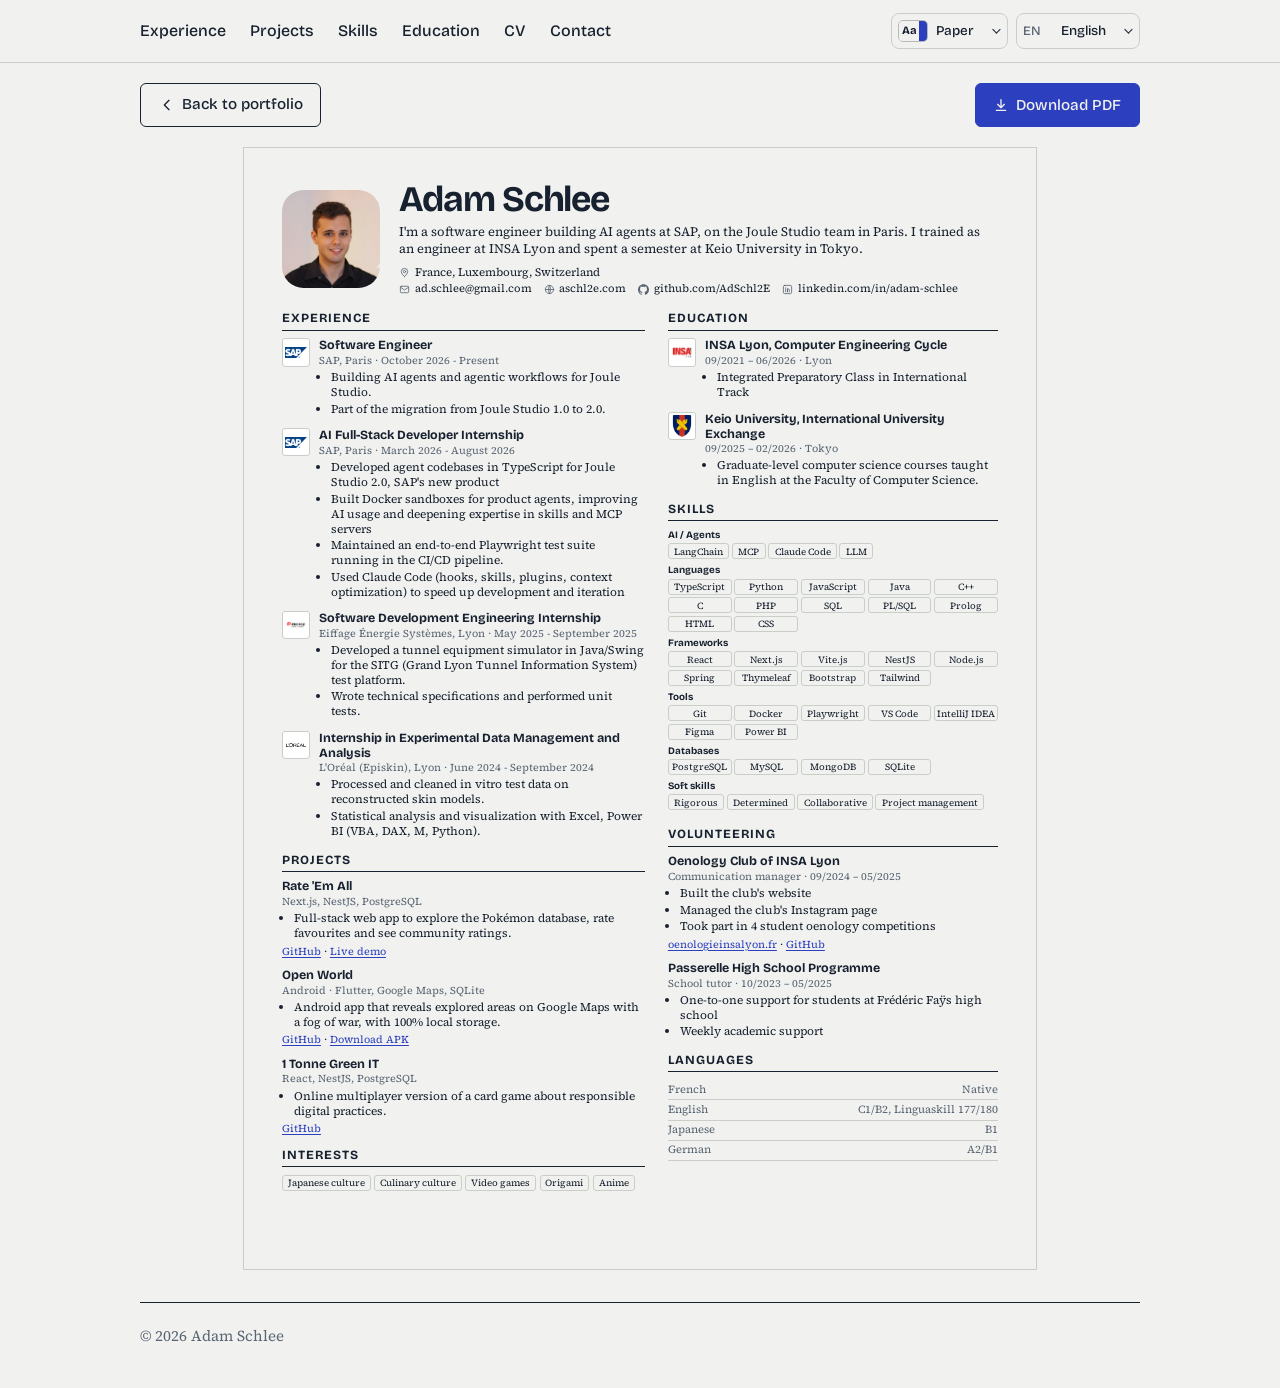
==== commit 5171890e: "fix: update HTML language attribute to English" ====
--- a/cv.html
+++ b/cv.html
@@ -1,2 +1,2 @@
 <!DOCTYPE html>
-<html lang="fr"><head><meta charset="UTF-8"><meta http-equiv="refresh" content="0;url=index.html#cv"><title>Adam Schlee</title><script>location.replace("index.html#cv")</script></head><body><a href="index.html#cv">Adam Schlee</a></body></html>
+<html lang="en"><head><meta charset="UTF-8"><meta http-equiv="refresh" content="0;url=index.html#cv"><title>Adam Schlee</title><script>location.replace("index.html#cv")</script></head><body><a href="index.html#cv">Adam Schlee</a></body></html>
